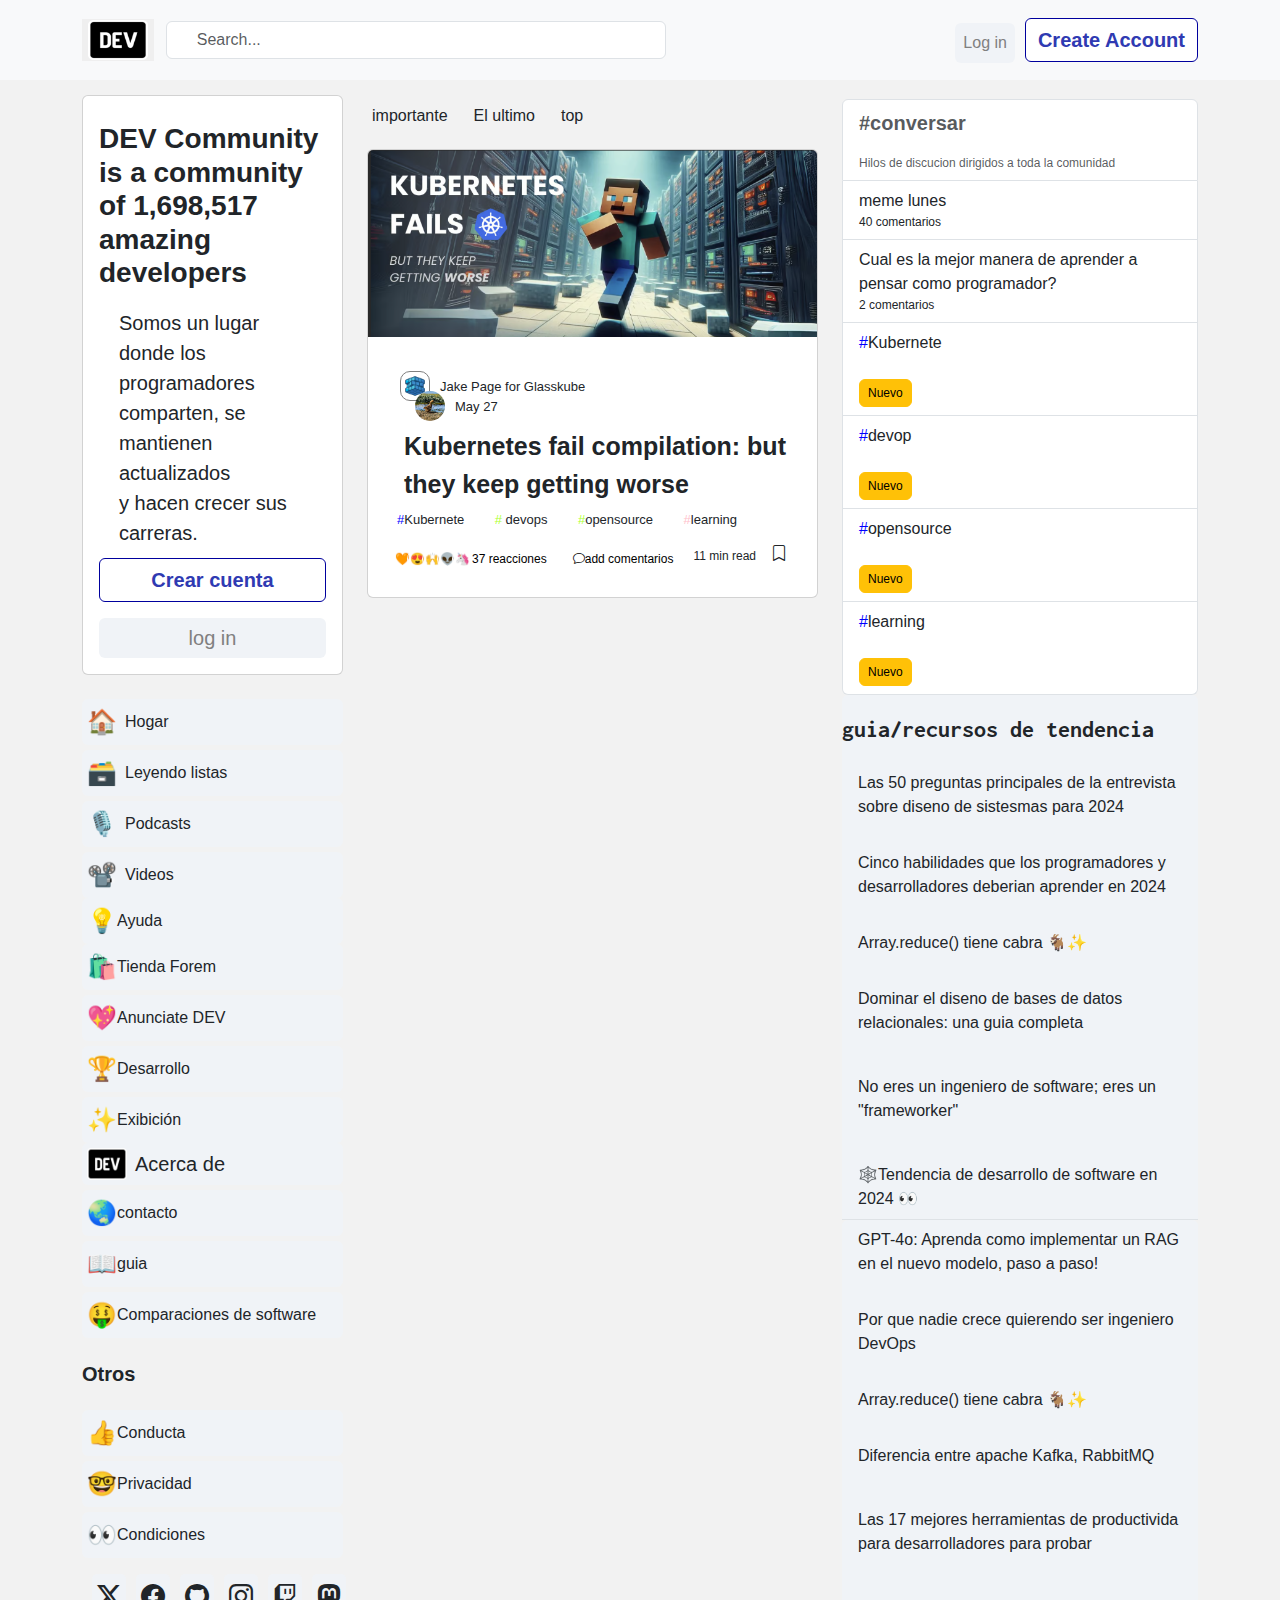
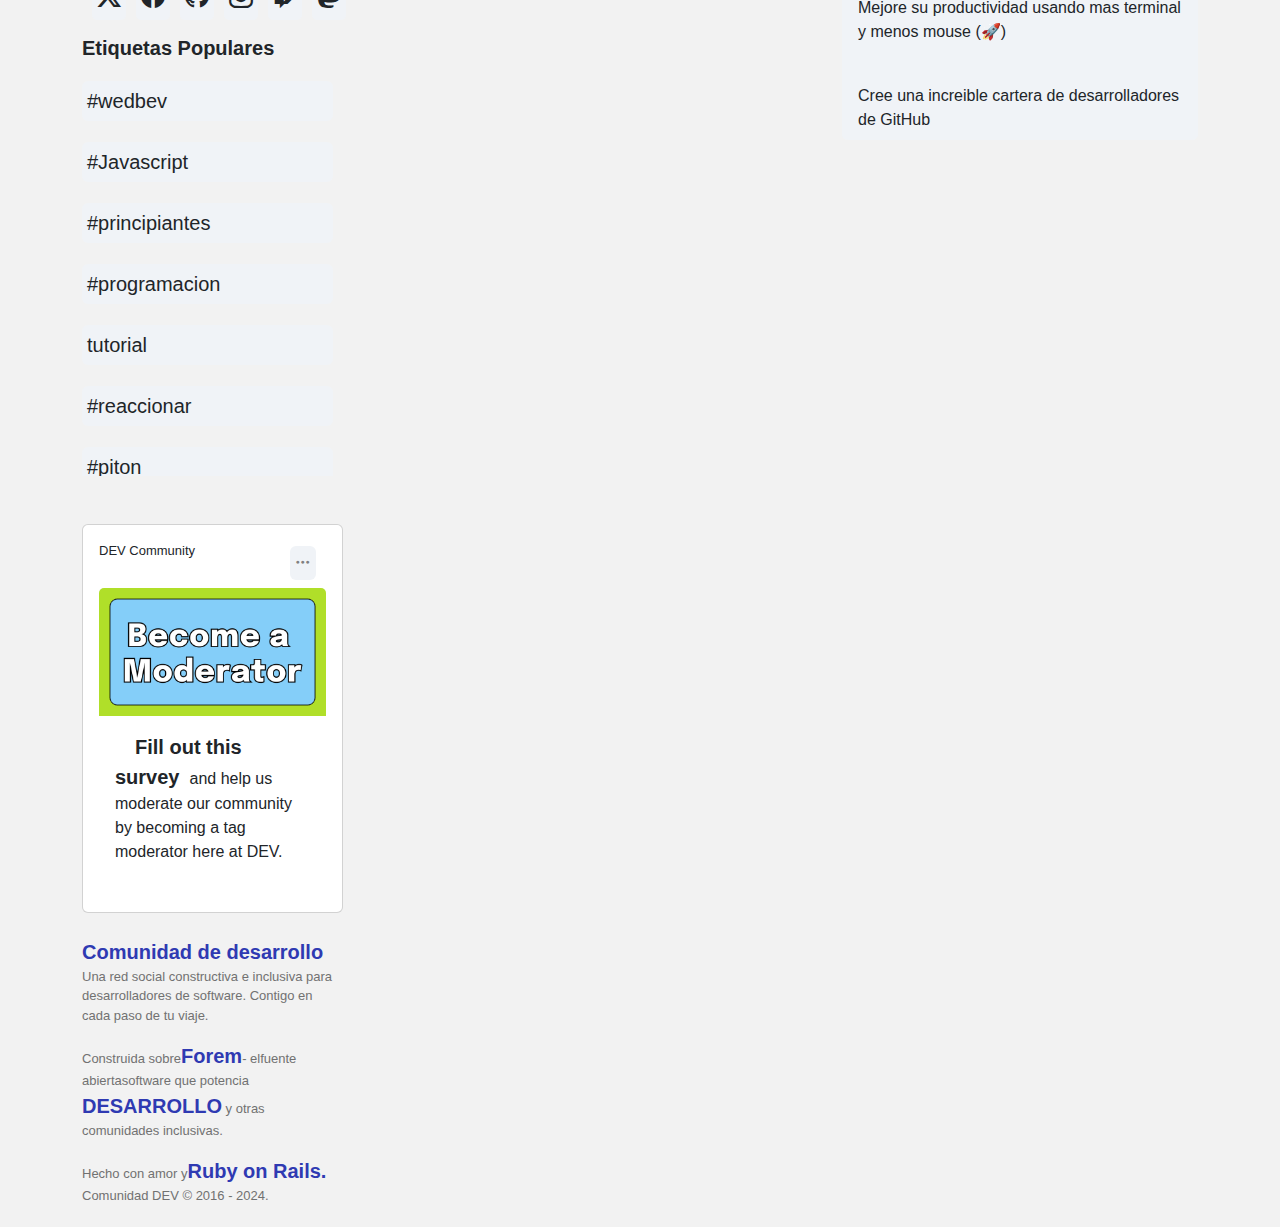
==== index.html @ 722a1761 "proyecto rejuvenesido nuevo" ====
<!DOCTYPE html>
<html lang="en">

<head>
  <meta charset="UTF-8">
  <meta name="viewport" content="width=device-width, initial-scale=1.0">
  <link href="https://cdn.jsdelivr.net/npm/bootstrap@5.3.3/dist/css/bootstrap.min.css" rel="stylesheet"
    integrity="sha384-QWTKZyjpPEjISv5WaRU9OFeRpok6YctnYmDr5pNlyT2bRjXh0JMhjY6hW+ALEwIH" crossorigin="anonymous" />
  <!--Icon de bootstrap-->
  <link rel="stylesheet" href="https://cdn.jsdelivr.net/npm/bootstrap-icons@1.11.3/font/bootstrap-icons.min.css">
  <!--font google-->
  <link rel="preconnect" href="https://fonts.googleapis.com">
  <link rel="preconnect" href="https://fonts.gstatic.com" crossorigin>
  <link href="https://fonts.googleapis.com/css2?family=Inconsolata:wght@200..900&display=swap" rel="stylesheet">
  <!--css-->
  <link rel="stylesheet" href="./css/styles.css">
  <title>Dev to</title>
</head>

<body>
  <header class="navComponent">
    <nav class="navbar navbar-expand-lg bg-body-tertiary fixed-top ">
      <div class="container d-flex justify-content between">
        <div class="container-group1">
          <div class="container-group1__search d-flex align-items-center">
            <a href="./menuTLFN.html"><button class="border-0 fs-2  d-block d-sm-none"><i
                  class="bi bi-list"></i></button></a>
            <button class="btn-logo"><img class="imgLogo" src="./img/resized_logo.png" alt="
              logo devto"></button>
            <nav class="navbar bg-body-tertiary">
              <div class="container-fluid d-flex align-items-center">
                <form class="d-flex">
                  <a href="./searchingNav.html" class="text-decoration-none"><input class=" form-control me-2 d-none
                    d-sm-block " type=" text" placeholder="    Search..." aria-label="Search"></a>
                </form>
              </div>
            </nav>

          </div>
        </div>
        <div class="container-group2 d-flex  align-items-center">
          <a href="./login.html" target="_blank" rel="noopener noreferrer" class=""><button type="button"
              id="boton-card-2" class="btn btn-outline-primary border-0 p-2">Log in</button> </a>
          <button type="button" class="btn btn-outline-primary w-60 fw-bold fs-5" id="boton-card-1">Create
            Account</button>

        </div>
      </div>
    </nav>
  </header>
  <div class="container">
    <div class="row">
      <div class="col-md-3  d-none d-md-block mt-1">
        <div class="card card-hero-1 mt-3">

          <div class="card-body">
            <h5 class="card-title fw-bold fs-3">DEV Community is a community of 1,698,517 amazing
              developers
            </h5>
            <p class="card-text fs-5 font-weight-normal texto-bold" id="texto-parrafo-hove">Somos un lugar donde los
              programadores
              comparten, se
              mantienen
              actualizados <br> y
              hacen crecer sus carreras.</p>
            <a href="#" class="btn btn-outline-primary w-100 fw-bold fs-5" id="boton-card-1">Crear cuenta</a>
            <button type="button" class="btn btn-outline-primary w-100 border-0 mt-3 fs-5" id="boton-card-2">log
              in</button>

          </div>
        </div>

        <div class="card border-0 mt-4" id="card-aside-left">
          <div class=" card-body p-0">
            <button type="button" class="btn btn-outline-primary border-0 w-100 mt-0 d-flex align-items-center"
              id="boton-card-2">
              <p class="mb-0 me-2 fs-4">🏠</p> <span class="text-dark">Hogar</span>
            </button>
            <button type="button" class="btn btn-outline-primary border-0 w-100 d-flex align-items-center"
              id="boton-card-2">
              <p class="mb-0 me-2 fs-4">🗃️</p><span class="text-dark">Leyendo listas</span>
            </button>
            <button type="button" class="btn btn-outline-primary border-0 w-100 d-flex align-items-center"
              id="boton-card-2">
              <p class="mb-0 me-2 fs-4">🎙️</p><span class="text-dark">Podcasts</span>
            </button>
            <button type="button" class="btn btn-outline-primary border-0 w-100 d-flex align-items-center"
              id="boton-card-2">
              <p class="mb-0 me-2 fs-4">📽️</p><span class="text-dark">Videos</span>
            </button>
            <button type="button" class="btn btn-outline-primary border-0 w-100 mt-0 d-flex align-items-center"
              id="boton-card-2">
              <p class="mb-0 fs-4">💡</p><span class="text-dark">Ayuda</span>
            </button>
            <button type="button" class="btn btn-outline-primary border-0 w-100 mt-0 d-flex align-items-center"
              id="boton-card-2">
              <p class="mb-0 fs-4">🛍️</p><span class="text-dark">Tienda Forem</span>
            </button>
            <button type="button" class="btn btn-outline-primary border-0 w-100 d-flex align-items-center"
              id="boton-card-2">
              <p class="mb-0 fs-4">💖</p><span class="text-dark">Anunciate DEV</span>
            </button>
            <button type="button" class="btn btn-outline-primary border-0 w-100 d-flex align-items-center"
              id="boton-card-2">
              <p class="mb-0 fs-4">🏆</p><span class="text-dark">Desarrollo</span>
            </button>
            <button type="button" class="btn btn-outline-primary border-0 w-100 d-flex align-items-center"
              id="boton-card-2">
              <p class="mb-0 fs-4">✨</p><span class="text-dark">Exibición</span>
            </button>
            <button type="button" class="btn btn-outline-primary border-0 w-100 mt-0 d-flex align-items-center"
              id="boton-card-2">
              <img class="img-fluid me-2" src="./img/resized_logo.png" alt="" width="40"><span
                class="text-dark fs-5">Acerca
                de</span>
            </button>
            <button type="button" class="btn btn-outline-primary border-0 w-100 d-flex align-items-center"
              id="boton-card-2">
              <p class="mb-0 fs-4">🌏</p><span class="text-dark">contacto</span>
            </button>
            <button type="button" class="btn btn-outline-primary border-0 w-100 d-flex align-items-center"
              id="boton-card-2">
              <p class="mb-0 fs-4">📖</p><span class="text-dark">guia</span>
            </button>
            <button type="button" class="btn btn-outline-primary border-0 w-100 d-flex align-items-center"
              id="boton-card-2">
              <p class="mb-0 fs-4">🤑</p><span class="text-dark">Comparaciones de software</span>
            </button>
            <h6 class="fw-bold mt-4 mb-4 fs-5">Otros</h6>
            <button type="button" class="btn btn-outline-primary border-0 w-100 d-flex align-items-center"
              id="boton-card-2">
              <p class="mb-0 fs-4">👍</p><span class="text-dark">Conducta</span>
            </button>
            <button type="button" class="btn btn-outline-primary border-0 w-100 d-flex align-items-center"
              id="boton-card-2">
              <p class="mb-0 fs-4">🤓</p><span class="text-dark">Privacidad</span>
            </button>
            <button type="button" class="btn btn-outline-primary border-0 w-100 d-flex align-items-center"
              id="boton-card-2">
              <p class="mb-0 fs-4">👀</p><span class="text-dark">Condiciones</span>
            </button>
            <!-- Icom-->
            <div class="d-flex mt-3">
              <i class="bi bi-social-media bi-twitter-x btn-outline-primary border-0 btn text-dark fs-4"></i>
              <i class=" bi bi-social-media bi-facebook btn-outline-primary border-0 btn text-dark fs-4"></i>
              <i class="bi bi-social-media bi-github btn-outline-primary border-0 btn text-dark fs-4"></i>
              <i class="bi bi-social-media bi-instagram btn-outline-primary border-0 btn text-dark fs-4"></i>
              <i class="bi bi-social-media bi-twitch btn-outline-primary border-0 btn text-dark fs-4"></i>
              <i class="bi bi-social-media bi-mastodon btn-outline-primary border-0 btn text-dark fs-4"></i>
            </div>
            <!--Popular Tag -->
            <h6 class="fw-bold mt-3 mb-3 fs-5">Etiquetas Populares</h6>

            <div class="overflow-auto d-flex flex-column " style="max-height: 400px" data-bs-spy="scroll">
              <p class="btn btn-outline-primary border-0 rounded text-start text-dark fs-5" id="boton-card-2">#wedbev
              </p>
              <p class="btn btn-outline-primary border-0 rounded text-start text-dark fs-5" id="boton-card-2">
                #Javascript</p>
              <p class="btn btn-outline-primary border-0 rounded text-start text-dark fs-5" id="boton-card-2">
                #principiantes
              </p>
              <p class="btn btn-outline-primary border-0 rounded text-start text-dark fs-5" id="boton-card-2">
                #programacion
              </p>
              <p class="btn btn-outline-primary border-0 rounded text-start text-dark fs-5" id="boton-card-2">tutorial
              </p>
              <p class="btn btn-outline-primary border-0 rounded text-start text-dark fs-5" id="boton-card-2">
                #reaccionar</p>
              <p class="btn btn-outline-primary border-0 rounded text-start text-dark fs-5" id="boton-card-2">#piton</p>
              <p class="btn btn-outline-primary border-0 rounded text-start text-dark fs-5" id="boton-card-2">#ai</p>
              <p class="btn btn-outline-primary border-0 rounded text-start text-dark fs-5" id="boton-card-2">
                #producttividad
              </p>
              <p class="btn btn-outline-primary border-0 rounded text-start text-dark fs-5" id="boton-card-2">#devops
              </p>
              <p class="btn btn-outline-primary border-0 rounded text-start text-dark fs-5" id="boton-card-2">#fuente
                abierta
              </p>
              <p class="btn btn-outline-primary border-0 rounded text-start text-dark fs-5" id="boton-card-2">#aws</p>
              <p class="btn btn-outline-primary border-0 rounded text-start text-dark fs-5" id="boton-card-2">#conversar
              </p>
              <p class="btn btn-outline-primary border-0 rounded text-start text-dark fs-5" id="boton-card-2">
                #mecanografia
              </p>
              <p class="btn btn-outline-primary border-0 rounded text-start text-dark fs-5" id="boton-card-2">#css</p>
              <p class="btn btn-outline-primary border-0 rounded text-start text-dark fs-5" id="boton-card-2">#carrera
              </p>
              <p class="btn btn-outline-primary border-0 rounded text-start text-dark fs-5" id="boton-card-2">#nodo</p>
              <p class="btn btn-outline-primary border-0 rounded text-start text-dark fs-5" id="boton-card-2">
                #aprendiendo
              </p>
              <p class="btn btn-outline-primary border-0 rounded text-start text-dark fs-5" id="boton-card-2">#noticias
              </p>
              <p class="btn btn-outline-primary border-0 rounded text-start text-dark fs-5" id="boton-card-2">
                #aprendiendo
                automatico</p>
              <p class="btn btn-outline-primary border-0 rounded text-start text-dark fs-5" id="boton-card-2">#java</p>
              <p class="btn btn-outline-primary border-0 rounded text-start text-dark fs-5" id="boton-card-2">#wedbev
              </p>
              <p class="btn btn-outline-primary border-0 rounded text-start text-dark fs-5" id="boton-card-2">#base de
                datos
              </p>
              <p class="btn btn-outline-primary border-0 rounded text-start text-dark fs-5" id="boton-card-2">#nube</p>
              <p class="btn btn-outline-primary border-0 rounded text-start text-dark fs-5" id="boton-card-2">
                #desarrollo</p>
              <p class="btn btn-outline-primary border-0 rounded text-start text-dark fs-5" id="boton-card-2">#interfas
              </p>
              <p class="btn btn-outline-primary border-0 rounded text-start text-dark fs-5" id="boton-card-2">#ciencia
                de
                datos</p>
              <p class="btn btn-outline-primary border-0 rounded text-start text-dark fs-5" id="boton-card-2">#prueba
              </p>
              <p class="btn btn-outline-primary border-0 rounded text-start text-dark fs-5" id="boton-card-2">
                #siguientejs
              </p>
              <p class="btn btn-outline-primary border-0 rounded text-start text-dark fs-5" id="boton-card-2">#github
              </p>
              <p class="btn btn-outline-primary border-0 rounded text-start text-dark fs-5" id="boton-card-2">#php</p>
            </div>
            <!--card dev community-->
            <div class="card p-3 mb-4 mt-5">
              <div class="d-flex justify-content-between mt-0">
                <p class="fw-300-C-D">DEV Community</p>
                <i class="bi bi-three-dots btn btn-outline-primary border-0 mb-2" id="boton-card-2"></i>
              </div>
              <img src="./img/become-a-moderatro.png" class="card-img-top" alt="Become a moderator">
              <div class="card-body">
                <p><span class="card-text fs-5 fw-bold">Fill
                    out this
                    survey</span><span class="" id="texto-parrafo-hove">and
                    help us moderate
                    our community by becoming a tag moderator here at DEV. </span></p>

              </div>
            </div>

            <div class="card-body p-0" id="card-aside-left">
              <p class="card-text-hero-4-card-2" id="color-parrafo"><span class="fw-bold fs-5"
                  id="fw-color-fuerte">Comunidad de
                  desarrollo</span> Una red social
                constructiva e inclusiva para desarrolladores de software. Contigo en cada paso
                de tu viaje.</p>
              <p class="card-text-hero-4-card-2" id="color-parrafo">Construida sobre<span class="fw-bold fs-5"
                  id="fw-color-fuerte">Forem</span>- elfuente
                abiertasoftware que potencia <span class="fw-bold fs-5" id="fw-color-fuerte">DESARROLLO</span> y otras
                comunidades
                inclusivas.</p>
              <p class="card-text-hero-4-card-2" id="color-parrafo">Hecho con amor y<span class="fw-bold fs-5"
                  id="fw-color-fuerte">Ruby
                  on
                  Rails.</span> Comunidad
                DEV © 2016 - 2024.</p>
            </div>
          </div>
        </div>

      </div>

      <div class="col-lg-5">
        <div class=" d-flex text-center gap-3 mt-4">
          <p class="hero-hover-palabras" id="importante">importante</p>
          <p class="hero-hover-palabras" id="el-ultimo">El ultimo</p>
          <p class="hero-hover-palabras" id="top">top</p>

        </div>
        <div class="card mb-3" id="card-ocultar">
          <img id="image-importante" src="./img/kubernete.png" class="card-img-top" alt="...">
          <img id="image-el-ultimo" src="./img/dev-card-morada.png" class="card-img-top hidden" alt="...">
          <div class="card-body">
            <div class="hero-card-superposicionar">
              <div class="card-body d-flex justify-content-start align-items-center ">
                <img class="hero-image-badge" src="./img/perfil/cuadro-com_uploads_organizat.png" alt="">
                <h5 class="card-title">Jake Page <span>for</span> Glasskube</h5>
              </div>
              <div class="card-body car-body-perfil d-flex justify-content-start align-items-center ">
                <img class="hero-imagen-perfil " src="./img/perfil/pexels-adreyat-1.jpg" alt="">
                <h5 class="card-title">May 27</h5>
              </div>

            </div>

            <p class="card-text">
              Kubernetes fail compilation: but they keep getting worse
            </p>

            <div class="hero-hastah">
              <button type="button" class="btn btn-custom"><span class="azul">#</span>Kubernete</button>
              <button type="button" class="btn btn-custom"><span class="verde">#</span> devops</button>
              <button type="button" class="btn btn-custom"><span class="verde">#</span>opensource</button>
              <button type="button" class="btn btn-custom"><span class="rosado">#</span>learning</button>
            </div>

            <div class="hero-caras-animaciones d-flex justify-content-center align-items-center ">
              <button type="button" class="btn btn-secondary btn-lg ">
                <div class="d-flex justify-content-center align-items-center">
                  <p class="hero-emogi mb-0">&#129505;</p>
                  <p class="hero-emogi-2 mb-0">😍</p>
                  <p class="hero-emogi-2 mb-0"> &#128588;</p>
                  <p class="hero-emogi-2 mb-0">👽</p>
                  <p class="hero-emogi-2 mb-0 hero-espacio-left">🦄</p>37
                  reacciones
                </div>
              </button>
              <button type="button" class="btn btn-secondary btn-lg d-flex">
                <i class="bi bi-chat"></i>add comentarios</button>
              <div class="hero-minute d-flex justify-content-center ms-auto">

                <p class="hero-11">11 min read</p>
                <i class="icon-book bi bi-bookmark"></i>
              </div>
            </div>

          </div>
        </div>

        <div id="card-container">

        </div>
      </div>




      <div class="col-lg-4 d-none d-md-block mt-4">
        <ul class="list-group ">

          <li class="list-group-item disabled" aria-disabled="true">
            <p class="list-gruop-hover fw-bold fs-5 ">#conversar</p>
            <p class="fs-12 mb-0">Hilos de discucion dirigidos a toda la comunidad</p>
          </li>

          <li class="list-group-item"><span class="list-gruop-hover fs-6">meme lunes</span>
            <p class="fs-12 mb-0">40 comentarios</p>
          </li>
          <li class="list-group-item"><span class="list-gruop-hover fs-6">Cual es la mejor manera de aprender
              a pensar como
              programador?</span>
            <p class="fs-12 mb-0">2 comentarios</p>
          </li>
          <li class="list-group-item ">
            <div class="row d-flex justify-content-center flex-column ">
              <p class="fs-6"><span class="azul">#</span>Kubernete</p>
              <div class="col-md-4">
                <button type="button" class="btn btn-warning btn-extra-sm mt-2">Nuevo</button>
              </div>
            </div>
          </li>
          <li class="list-group-item ">
            <div class="row d-flex justify-content-center flex-column">
              <p class="fs-6"><span class="azul">#</span>devop</p>
              <div class="col-md-4">
                <button type="button" class="btn btn-warning btn-extra-sm mt-2">Nuevo</button>
              </div>
            </div>
          </li>
          <li class="list-group-item ">
            <div class="row d-flex justify-content-center flex-column ">
              <p class="fs-6"><span class="azul">#</span>opensource</p>
              <div class="col-md-4">
                <button type="button" class="btn btn-warning btn-extra-sm mt-2">Nuevo</button>
              </div>
            </div>
          </li>
          <li class="list-group-item ">
            <div class="row d-flex justify-content-center flex-column ">
              <p class="fs-6"><span class="azul">#</span>learning</p>
              <div class="col-md-4">
                <button type="button" class="btn btn-warning btn-extra-sm mt-2">Nuevo</button>
              </div>
            </div>
          </li>

        </ul>

        <!--aside right si fondo ni border-->

        <div class="">
          </ul>
          <ul class="list-group list-group-hero-2 border-0">
            <p class="font-inconsolas fw-bold mt-3 fs-4">guia/recursos de tendencia</p>
            <li class="list-group-item lista-group-item-hero-2 border-0"><span class="list-gruop-hover fs-6">Las 50
                preguntas
                principales
                de
                la entrevista sobre diseno de sistesmas para 2024</span>

            </li>
            <li class="list-group-item lista-group-item-hero-2 border-0 mt-3"><span class="list-gruop-hover fs-6">Cinco
                habilidades que los programadores y desarrolladores
                deberian aprender en 2024</span>
            </li>
            <li class="list-group-item lista-group-item-hero-2 border-0 mt-3"><span
                class="list-gruop-hover fs-6">Array.reduce() tiene cabra 🐐✨</span>
            </li>
            <li class="list-group-item lista-group-item-hero-2 border-0 mt-3"><span
                class="list-gruop-hover fs-6">Dominar el diseno de bases de datos relacionales: una guia
                completa</span>
            </li>
            <li class="list-group-item lista-group-item-hero-2 border-0 mt-4"><span class="list-gruop-hover fs-6">No
                eres un ingeniero de software; eres un
                "frameworker"</span>
            </li>
            <li class="list-group-item lista-group-item-hero-2 border-0 mt-4 border-bottom"><span
                class="list-gruop-hover fs-6">🕸️Tendencia de desarrollo de software en 2024 👀</span>
            </li>
            <span class=""></span>
          </ul>
          <div class="">
            <ul class="list-group list-group-hero-2 border-0">
              <li class="list-group-item lista-group-item-hero-2 border-0"><span class="list-gruop-hover fs-6">GPT-4o:
                  Aprenda como implementar un RAG en el nuevo
                  modelo, paso a paso!</span>

              </li>
              <li class="list-group-item lista-group-item-hero-2 border-0 mt-3"><span class="list-gruop-hover fs-6">Por
                  que nadie crece quierendo ser ingeniero
                  DevOps</span>
              </li>
              <li class="list-group-item lista-group-item-hero-2 border-0 mt-3"><span
                  class="list-gruop-hover fs-6">Array.reduce() tiene cabra 🐐✨</span>
              </li>
              <li class="list-group-item lista-group-item-hero-2 border-0 mt-3"><span
                  class="list-gruop-hover fs-6">Diferencia entre apache Kafka, RabbitMQ</span>
              </li>
              <li class="list-group-item lista-group-item-hero-2 border-0 mt-4"><span class="list-gruop-hover fs-6">Las
                  17 mejores herramientas de productivida para
                  desarrolladores para probar</span>
              </li>
              <li class="list-group-item lista-group-item-hero-2 border-0 mt-4"><span
                  class="list-gruop-hover fs-6">Mejore su productividad usando mas terminal y menos
                  mouse (🚀)</span>
              </li>
              <li class="list-group-item lista-group-item-hero-2 border-0 mt-4"><span class="list-gruop-hover fs-6">Cree
                  una increible cartera de desarrolladores de
                  GitHub</span>
              </li>
            </ul>
          </div>


        </div>


      </div>





    </div>


    <script src="https://cdn.jsdelivr.net/npm/bootstrap@5.3.3/dist/js/bootstrap.bundle.min.js"
      integrity="sha384-YvpcrYf0tY3lHB60NNkmXc5s9fDVZLESaAA55NDzOxhy9GkcIdslK1eN7N6jIeHz"
      crossorigin="anonymous"></script>
    <script src="./js/main.js" type="module"></script>
    <script src="./js/botones.js"></script>
    <script src="./js/module.js" type="module"></script>
</body>

</html>
---- css/styles.css ----
body {
  background-color: rgb(242, 242, 242);
  font-family: "Noto Sans", sans-serif;
  margin-top: 70px;
}

.container {
  padding-top: 5px;
  padding-bottom: 5px;
}

.navbar {
  margin-bottom: 0;
}

.btn-outline-secondary {
  background-color: white;
  color: rgb(113, 113, 113);
  border: 1px solid rgb(228, 223, 223);
  -webkit-transition: all 0.3s ease;
  transition: all 0.3s ease;
}

.btn-outline-secondary:hover {
  border: 1px solid black;
  background-color: white;
}

.fw-bold1 {
  font-size: 20px;
  margin-right: 400px;
  color: black;
  -webkit-transition: all 0.1s ease;
  transition: all 0.1s ease;
}
.fw-bold1 .span1 {
  color: rgb(113, 113, 113);
  font-size: 16px;
  font-weight: 400;
}

.fw-bold1:hover {
  border-radius: 10px;
  background-color: rgba(47, 58, 178, 0.2);
  color: rgb(47, 58, 178);
}

.mr-svg {
  margin-right: 4px;
  color: rgb(113, 113, 113);
}

.mr-svg-A {
  margin-left: 4px;
  color: rgb(113, 113, 113);
}

.cls-1 {
  height: 15px;
  width: 15px;
  fill: rgb(113, 113, 113);
}

.form-control {
  width: 500px;
}

.form-control:focus {
  border-color: rgb(44, 45, 215);
  -webkit-box-shadow: none;
          box-shadow: none;
  border-width: 2px;
}

.imgProfile {
  width: 40px;
  height: 40px;
  border-radius: 100%;
}

.imgLogo {
  width: 60px;
  height: 40px;
}

.imgNotifications {
  width: 35px;
  height: 35px;
}

.btn-outline-primary {
  border-color: rgb(44, 44, 215);
  color: rgb(44, 45, 215);
}

.btn-underline:hover {
  text-decoration: underline;
  background-color: rgb(44, 46, 214);
}

.btn-search {
  border-style: none;
}

.btn-notifications {
  border-style: none;
}

.btn-profile {
  border-style: none;
  background: none;
}

.btn-logo {
  border-style: none;
}

.bi {
  margin-left: 10px;
  background-color: transparent;
}

.hashtagList {
  margin-bottom: 1rem;
}

.cardList {
  margin-top: 1.5rem;
  margin-bottom: 2rem;
}
.cardList .list-group .list-group-item a {
  text-decoration: none;
  color: rgb(60, 60, 60);
  font-size: 1rem;
}
.cardList .list-group .list-group-item a:hover {
  color: rgb(0, 0, 157);
}

#commentsList {
  font-size: 0.85rem;
  color: rgb(136, 136, 136);
}
#commentsList:hover {
  color: rgb(136, 136, 136);
}

#texto-parrafo-hove:hover {
  color: rgb(47, 58, 178);
}

.texto-bold {
  font-weight: normal !important;
}

#boton-card-1 {
  background-color: white;
  color: rgb(47, 58, 178);
  border: 1px solid rgb(0, 0, 157);
  -webkit-transition: all 0.3s ease;
  transition: all 0.3s ease;
}

#boton-card-1:hover {
  background-color: rgb(47, 58, 178);
  color: white;
  text-decoration: underline;
}

#boton-card-1:hover {
  color: white;
  text-decoration: underline;
}

#boton-card-1:hover {
  background-color: rgb(47, 58, 178);
  cursor: pointer;
}

#card-aside-left {
  background-color: rgb(242, 242, 242);
}

#boton-card-2 {
  margin-top: 5px;
  margin-right: 10px;
  text-decoration: none;
  padding: 5px;
  color: gray;
  -webkit-transition: background-color 0.3s ease, color 0.3s ease;
  transition: background-color 0.3s ease, color 0.3s ease;
}

#boton-card-2:hover {
  background-color: rgba(47, 58, 178, 0.2);
  color: rgb(47, 58, 178);
}

#boton-card-2:hover {
  text-decoration: underline;
  color: rgb(47, 58, 178);
}

.bi-social-media:hover {
  background-color: rgba(47, 58, 178, 0.2);
  color: rgb(47, 58, 178) !important;
}

#fw-color-fuerte {
  color: rgb(47, 58, 178);
  cursor: pointer;
}

#color-parrafo {
  color: rgb(113, 113, 113);
}

.hero-hover-palabras {
  padding: 5px;
  cursor: pointer;
  -webkit-transition: background-color 0.3s ease, color 0.3s ease;
  transition: background-color 0.3s ease, color 0.3s ease;
}

.hover-palabra-active {
  font-weight: bold;
}

.hidden {
  display: none;
}

.hero-hover-palabras:hover {
  background-color: white;
  color: rgb(47, 58, 178);
  border-radius: 10px;
}

.fs-12 {
  font-size: 12px;
}

.btn-extra-sm {
  padding: 4px 8px;
  font-size: 12px;
}

.list-gruop-hover {
  cursor: pointer;
  -webkit-transition: background-color 0.3s ease, color 0.3s ease;
  transition: background-color 0.3s ease, color 0.3s ease;
}

.list-gruop-hover:hover {
  color: rgb(47, 58, 178);
}

.hero-imagen-perfil {
  border-radius: 50%;
  height: 30px;
  width: 30px;
  -o-object-fit: cover;
     object-fit: cover;
  margin-right: 10px;
}

.car-body-perfil {
  margin-top: -45px;
  margin-left: 15px;
  position: absolute;
}

.hero-image-badge {
  height: 30px;
  width: 30px;
  border: 1px solid gray;
  border-radius: 10px;
  margin-right: 10px;
}

.card-title {
  font-size: 13px;
  margin-top: 10px;
}

.card-text {
  font-weight: bold;
  font-size: 25px;
  padding: 10px 10px 10px 20px;
  margin: 0;
}

.card-text {
  cursor: pointer;
  -webkit-transition: background-color 0.3s ease, color 0.3s ease;
  transition: background-color 0.3s ease, color 0.3s ease;
}

.card-text:hover {
  color: rgb(47, 58, 178);
}

.hero-hastah {
  margin-top: -10px;
}
.hero-hastah .btn-custom {
  font-size: 13px;
}

.btn-custom:hover {
  background-color: rgba(47, 58, 178, 0.2);
  border: 1px solid rgb(47, 58, 178);
}

.azul {
  color: blue;
}

.verde {
  color: greenyellow;
}

.rosado {
  color: pink;
}

.btn-custom:hover span {
  text-decoration: underline;
  color: rgb(47, 58, 178);
}

.btn-secondary {
  padding: 0.25rem 0.5rem;
  border: none;
  font-size: 12px;
  font-weight: 400;
  background-color: white;
  color: black;
  cursor: pointer;
  -webkit-transition: background-color 0.3s ease, color 0.3s ease;
  transition: background-color 0.3s ease, color 0.3s ease;
}

.btn-secondary:hover {
  background-color: rgb(231, 228, 228);
}

.hero-emogi-2 {
  border: 1px solid white;
  border-radius: 50%;
  height: 20px;
  width: 20px;
}

.hero-emogi {
  border: 1px solid white;
  border-radius: 50%;
  height: 20px;
  width: 20px;
}

.hero-emogi-2 {
  margin-left: -5px;
}

.hero-11 {
  margin-top: 10px;
  font-size: 12px;
}

.icon-book {
  height: 35px;
  width: 35px;
  border-radius: 50%;
  font-weight: bold;
  padding: 5px;
  margin-left: 10px;
  cursor: pointer;
  -webkit-transition: background-color 0.3s ease, color 0.3s ease;
  transition: background-color 0.3s ease, color 0.3s ease;
}

.icon-book:hover {
  background-color: rgb(231, 228, 228);
}

.hero-3-imagen-perfil {
  margin: 0;
  line-height: 1;
  height: 30px;
  width: 30px;
  -o-object-fit: cover;
     object-fit: cover;
}

.hero-3-title-perfil {
  margin: 0;
  line-height: 1;
  font-size: 14px;
  font-weight: bold;
}

.hero-3-date-perfil {
  margin: 0;
  line-height: 1;
  font-size: 12px;
}

.hero-3-info-hover {
  padding: 5px;
  cursor: pointer;
  -webkit-transition: all 0.3s ease;
  transition: all 0.3s ease;
}

.hero-3-info-hover:hover {
  background-color: rgb(224, 224, 224);
  border-radius: 10px;
}

.her-3-foto-name-date {
  margin: 0;
  line-height: 1;
}

.card-text-hero-4 {
  font-size: 13px;
  font-weight: 600;
}

.card-text-span-hero-4 {
  font-size: 15px;
}

.card-text-hero-4-card-2 {
  color: rgb(113, 113, 113);
  font-size: 13px;
}

.hero-4-card-2 {
  color: rgb(47, 58, 178);
  font-weight: bold;
}

.hero-4-card-3-necati {
  height: 30px;
  width: 30px;
}

.hero-hover-palabras {
  padding: 5px;
  cursor: pointer;
  -webkit-transition: background-color 0.3s ease, color 0.3s ease;
  transition: background-color 0.3s ease, color 0.3s ease;
}

.hover-palabra-active {
  font-weight: bold;
}

.hero-hover-palabras:hover {
  background-color: white;
  color: rgb(47, 58, 178);
  border-radius: 10px;
}

.fs-12 {
  font-size: 12px;
}

.btn-extra-sm {
  padding: 4px 8px;
  font-size: 12px;
}

.list-gruop-hover {
  cursor: pointer;
  -webkit-transition: background-color 0.3s ease, color 0.3s ease;
  transition: background-color 0.3s ease, color 0.3s ease;
}

.list-gruop-hover:hover {
  color: rgb(47, 58, 178);
}

.border-0 {
  background-color: rgb(240, 243, 247);
}

.card-logo-her0-2 {
  height: 30px;
  width: 30px;
  -o-object-fit: cover;
     object-fit: cover;
}

.bi-three-dots {
  cursor: pointer;
  -webkit-transition: background-color 0.3s ease, color 0.3s ease;
  transition: background-color 0.3s ease, color 0.3s ease;
}

.bi-three-dots:hover {
  padding: 5px;
  border-radius: 5px;
  background-color: rgb(231, 225, 225);
}

.fw-300-C-D {
  font-size: 13px;
}

.bi-social-media {
  border-radius: 5px;
  padding: 5px;
  font-size: 20px;
  cursor: pointer;
  -webkit-transition: all 0.3s ease-out;
  transition: all 0.3s ease-out;
}

.bi-social-media:hover {
  background-color: rgba(47, 58, 178, 0.2);
}

.font-inconsolas {
  font-family: "Inconsolata", monospace;
}

.list-group-hero-2 {
  background-color: rgb(240, 243, 247);
}

.lista-group-item-hero-2:hover {
  background-color: white;
}

.color-transparente-movil {
  background-color: rgba(153, 152, 152, 0.5);
  height: 100%;
  padding: 20px;
}/*# sourceMappingURL=styles.css.map */
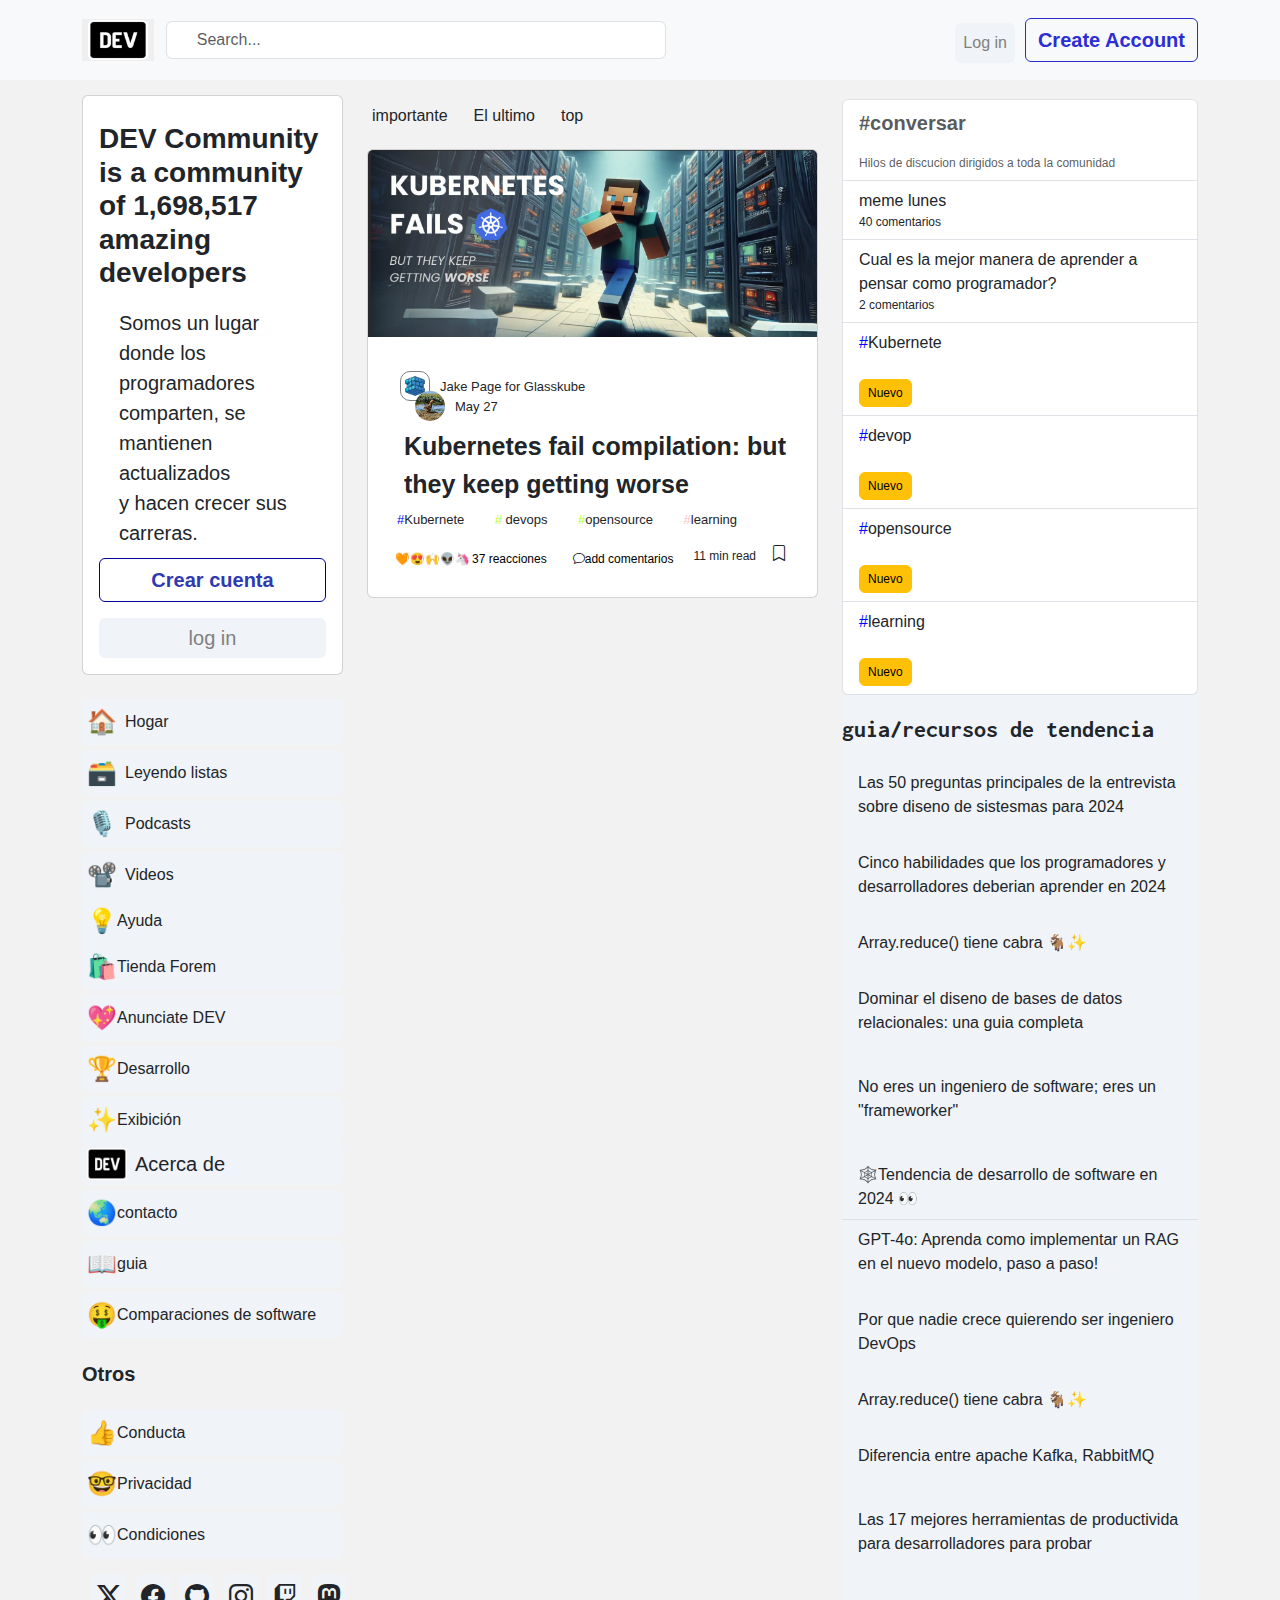
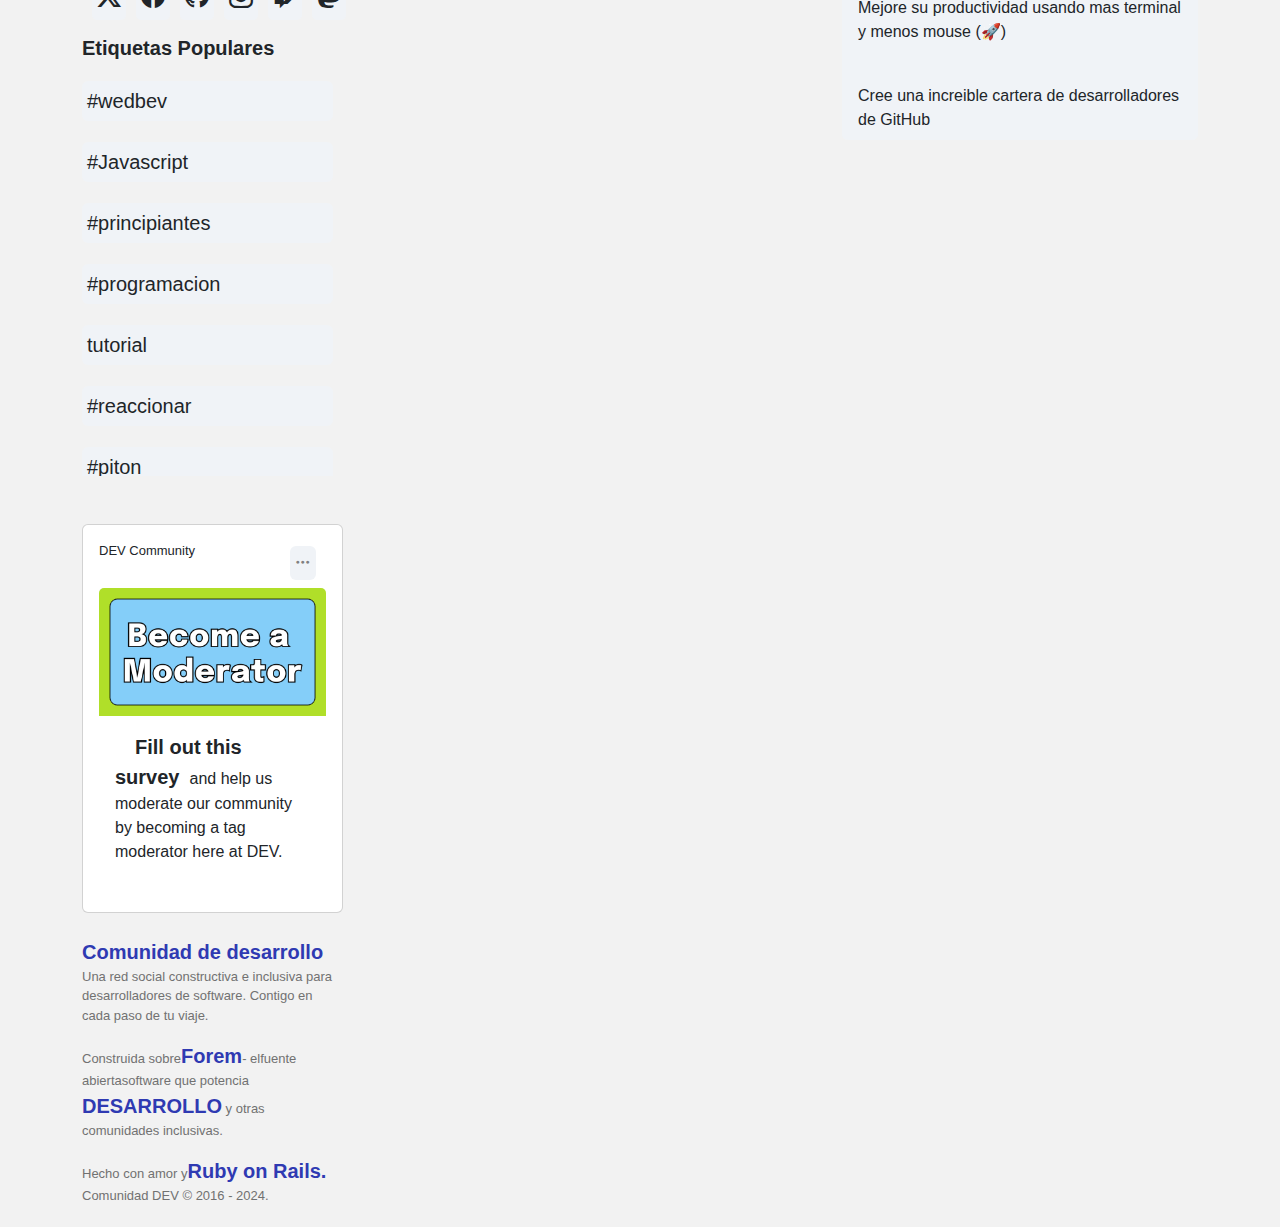
==== commit 4fe16212: "update new" ====
--- a/index.html
+++ b/index.html
@@ -41,8 +41,9 @@
         <div class="container-group2 d-flex  align-items-center">
           <a href="./login.html" target="_blank" rel="noopener noreferrer" class=""><button type="button"
               id="boton-card-2" class="btn btn-outline-primary border-0 p-2">Log in</button> </a>
-          <button type="button" class="btn btn-outline-primary w-60 fw-bold fs-5" id="boton-card-1">Create
-            Account</button>
+          <a href="./createAcaunt.html" class=" text-decoration-none"><button type="button"
+              class="btn btn-outline-primary w-60 fw-bold fs-5 id=" boton-card-1">Create
+              Account</button></a>
 
         </div>
       </div>
